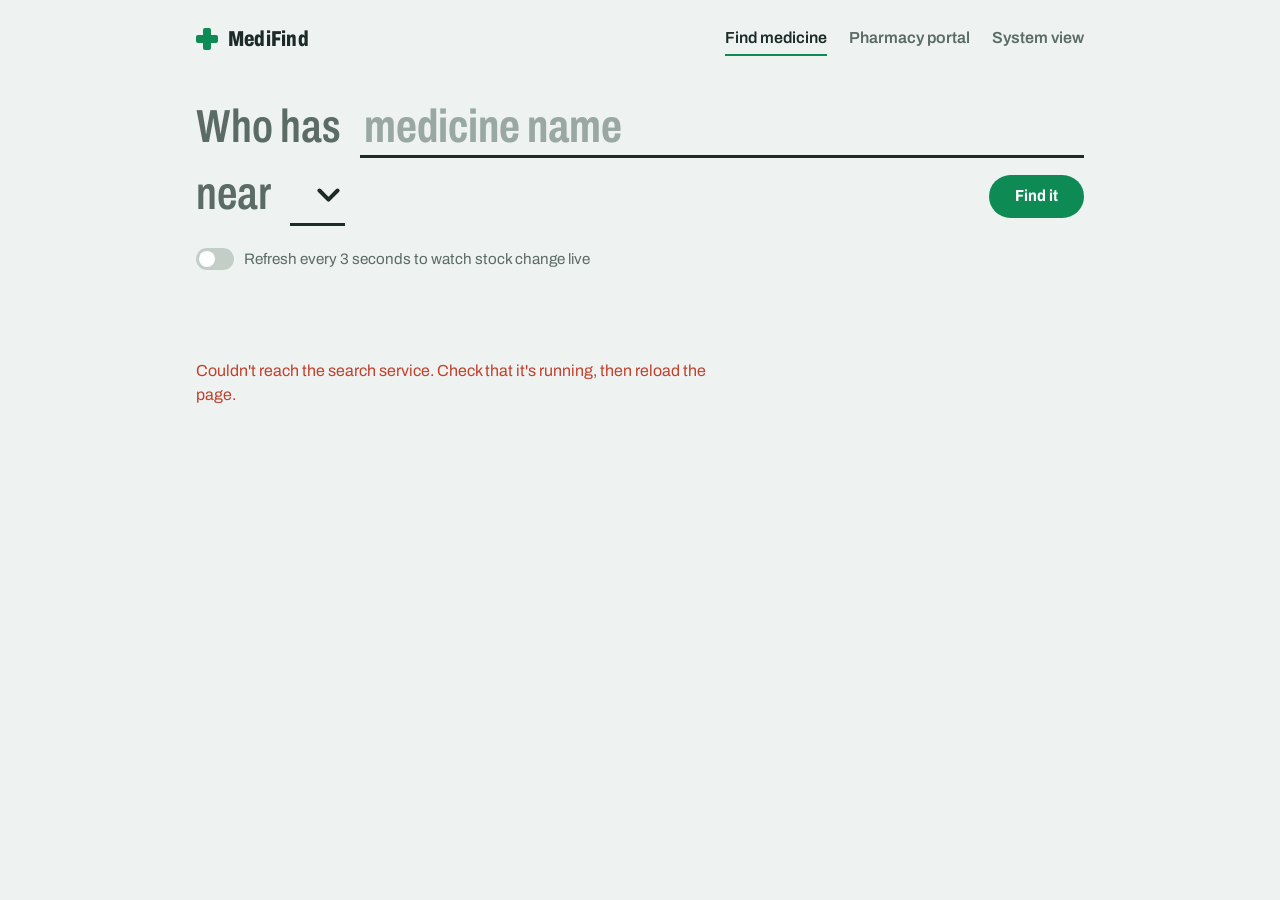
==== frontend/site/index.html @ 5e0a7fa0 "add pharmacy portal and system view" ====
<!doctype html>
<html lang="en">
<head>
<meta charset="utf-8">
<meta name="viewport" content="width=device-width, initial-scale=1">
<title>MediFind</title>
<link rel="stylesheet" href="assets/style.css">
</head>
<body>
<div class="wrap">
  <header class="top">
    <a class="brand" href="/"><span class="cross" aria-hidden="true"></span>MediFind</a>
    <nav aria-label="Pages">
      <a href="/" aria-current="page">Find medicine</a>
      <a href="pharmacy.html">Pharmacy portal</a>
      <a href="system.html">System view</a>
    </nav>
  </header>

  <main>
    <form class="ask" id="form" autocomplete="off">
      <div class="line">
        <label for="medicine">Who has</label>
        <input id="medicine" list="medicine-list" placeholder="medicine name" required minlength="2">
        <datalist id="medicine-list"></datalist>
      </div>
      <div class="line">
        <label for="area">near</label>
        <select id="area"></select>
        <button class="find" type="submit">Find it</button>
      </div>
    </form>

    <label class="live">
      <input type="checkbox" id="auto">
      <span class="switch" aria-hidden="true"></span>
      Refresh every 3 seconds to watch stock change live
    </label>

    <p class="status" id="status" aria-live="polite"></p>
    <div class="receipt" id="receipt" role="status"></div>
    <ol class="results" id="results"></ol>
    <p class="hint" id="hint">Type a medicine and pick where you are. You'll see every pharmacy that has it right now, nearest first, and you can reserve a strip before you leave home.</p>

  </main>
</div>

<script>
  // All requests go through Nginx: /api -> Search Service, /inventory -> Inventory Service.
  const API = "/api";
  const $ = (id) => document.getElementById(id);
  const esc = (s) => String(s).replace(/[&<>"']/g, c => ({"&":"&amp;","<":"&lt;",">":"&gt;",'"':"&quot;","'":"&#39;"}[c]));
  const POCKETS = 10;                 // one strip shows up to 10 tablets
  let timer = null;

  async function loadOptions() {
    try {
      const [meds, areas] = await Promise.all([
        fetch(`${API}/medicines`).then(r => r.json()),
        fetch(`${API}/areas`).then(r => r.json()),
      ]);
      $("medicine-list").innerHTML = meds.map(m => `<option value="${esc(m)}">`).join("");
      $("area").innerHTML = areas.map(a => `<option value="${a.lat},${a.lng}">${esc(a.area)}</option>`).join("");
    } catch (e) {
      showHint("Couldn't reach the search service. Check that it's running, then reload the page.", true);
    }
  }

  function showHint(text, isError) {
    $("hint").textContent = text;
    $("hint").className = "hint" + (isError ? " error" : "");
    $("hint").hidden = !text;
  }

  function timeAgo(iso) {
    const secs = Math.max(0, Math.round((Date.now() - new Date(iso + "Z").getTime()) / 1000));
    if (secs < 5) return "just now";
    if (secs < 60) return `${secs} s ago`;
    if (secs < 3600) return `${Math.floor(secs / 60)} min ${secs % 60} s ago`;
    return `${Math.floor(secs / 3600)} h ago`;
  }

  // Remember each pharmacy's last stock update, so rows that changed since the
  // previous refresh can be highlighted.
  let lastSeen = {};
  let lastMedicine = "";

  function blister(qty) {
    const full = Math.min(qty, POCKETS);
    let html = "";
    for (let i = 0; i < POCKETS; i++) html += `<span class="pocket${i < full ? " full" : ""}"></span>`;
    return `<span class="blister" aria-hidden="true">${html}</span>`;
  }

  function countText(qty) {
    return qty < 5 ? `<span class="count low">Only ${qty} left</span>` : `<span class="count">${qty} in stock</span>`;
  }

  async function search() {
    const medicine = $("medicine").value.trim();
    if (medicine.length < 2) return;
    const [lat, lng] = $("area").value.split(",");
    const areaName = $("area").selectedOptions[0]?.textContent || "you";
    const started = performance.now();
    try {
      const res = await fetch(`${API}/search?` + new URLSearchParams({ medicine, lat, lng, limit: 10 }));
      const data = await res.json();
      if (!res.ok) throw new Error(data.detail || res.statusText);
      const ms = Math.round(performance.now() - started);
      const how = data.source === "cache" ? "Answered from the cache"
                : data.source === "db" ? "Looked up in the database"
                : "Looked up in the database (cache unavailable)";
      $("status").innerHTML = data.count
        ? `<b>${data.count} ${data.count === 1 ? "pharmacy has" : "pharmacies have"} ${esc(medicine)}</b> near ${esc(areaName)}.
           <span class="how">${how} by ${esc(data.served_by)} in ${ms} ms.</span>`
        : `<span class="how">${how} by ${esc(data.served_by)} in ${ms} ms.</span>`;

      if (!data.results.length) {
        $("results").innerHTML = "";
        showHint(`No pharmacy near ${areaName} has ${medicine} right now. Turn on live refresh to see the moment someone restocks it.`);
        return;
      }
      showHint("");
      const sameSearch = lastMedicine === medicine.toLowerCase();
      const changed = (r) => sameSearch && lastSeen[r.pharmacy_id] !== undefined
                             && lastSeen[r.pharmacy_id] !== `${r.quantity}|${r.updated_at}`;
      const isNew = (r) => sameSearch && lastSeen[r.pharmacy_id] === undefined && Object.keys(lastSeen).length;
      $("results").innerHTML = data.results.map(r => `
        <li class="row${changed(r) || isNew(r) ? " changed" : ""}">
          <div class="who">
            <h3>${esc(r.pharmacy)}</h3>
            <p>${esc(r.area)}, ${r.distance_km < 0.1 ? "in your area" : `${r.distance_km} km away`}.
               Updated ${timeAgo(r.updated_at)}.</p>
          </div>
          <div class="stock">${blister(r.quantity)}${countText(r.quantity)}</div>
          <button class="reserve" data-id="${r.pharmacy_id}" data-med="${esc(r.medicine)}"
                  data-name="${esc(r.pharmacy)}">Reserve 1</button>
        </li>`).join("");
      lastMedicine = medicine.toLowerCase();
      lastSeen = Object.fromEntries(data.results.map(r => [r.pharmacy_id, `${r.quantity}|${r.updated_at}`]));
    } catch (e) {
      $("status").innerHTML = "";
      $("results").innerHTML = "";
      showHint(`Search didn't work: ${e.message}. Try again in a few seconds.`, true);
    }
  }

  function receipt(html, ok) {
    $("receipt").className = "receipt show" + (ok ? "" : " bad");
    $("receipt").innerHTML = html;
  }

  // Reserve 1 strip. The Inventory Service takes a distributed lock from the
  // coordinator leader before it changes the stock (mutual exclusion).
  $("results").addEventListener("click", async (e) => {
    const btn = e.target.closest("button.reserve");
    if (!btn) return;
    btn.disabled = true;
    btn.textContent = "Reserving";
    try {
      const res = await fetch("/inventory/reserve", {
        method: "POST", headers: { "Content-Type": "application/json" },
        body: JSON.stringify({ pharmacy_id: +btn.dataset.id, medicine: btn.dataset.med, quantity: 1 }),
      });
      const data = await res.json();
      if (!res.ok) throw new Error(data.detail || res.statusText);
      const pockets = btn.closest(".row").querySelectorAll(".pocket.full");
      if (pockets.length) pockets[pockets.length - 1].classList.add("pop");
      btn.textContent = "Reserved";
      receipt(`<strong>Reserved 1 strip of ${esc(data.medicine)} at ${esc(btn.dataset.name)}</strong>
               <span>Show reservation R-${data.reservation_id} at the counter. ${data.remaining} left.
               Lock granted by coordinator node ${data.lock.granted_by_node}
               (see <a href="system.html">System view</a>).</span>`, true);
      setTimeout(search, 650);
    } catch (err) {
      receipt(`<strong>Couldn't reserve ${esc(btn.dataset.med)}</strong><span>${esc(err.message)}</span>`, false);
      btn.disabled = false;
      btn.textContent = "Reserve 1";
    }
  });

  $("form").addEventListener("submit", (e) => { e.preventDefault(); search(); });
  $("auto").addEventListener("change", (e) => {
    clearInterval(timer);
    if (e.target.checked) timer = setInterval(search, 3000);
  });
  loadOptions();
</script>
</body>
</html>
---- frontend/site/assets/style.css ----
/* MediFind shared stylesheet, used by all three pages. */

/* Archivo (SIL Open Font License, see fonts/OFL-LICENSE.txt), bundled so the
   app looks the same without internet access. One variable file covers all
   widths (condensed headings) and weights. */
@font-face {
  font-family: "Archivo";
  src: url("../fonts/archivo.woff2") format("woff2");
  font-weight: 100 900;
  font-stretch: 62% 125%;
  font-display: swap;
}
:root {
  --paper: #eef2f0;       /* cool clinical paper */
  --sheet: #ffffff;
  --ink: #1c2b27;         /* deep green ink */
  --muted: #5b6b66;
  --rule: #c3cec9;
  --cross: #0e8a55;       /* pharmacy-sign green */
  --cross-dark: #0a6b42;
  --cross-soft: #dcefe5;
  --foil: #dde3e5;        /* blister foil */
  --foil-edge: #b6c0c3;
  --pocket-empty: #c9d1d4;
  --low: #c2412d;
  --low-soft: #fbe7e3;
  --font: "Archivo", "Arial Narrow", Arial, sans-serif;
}
* { box-sizing: border-box; }
html { -webkit-text-size-adjust: 100%; }
body { margin: 0; background: var(--paper); color: var(--ink); font-family: var(--font);
       font-size: 16px; line-height: 1.5; font-variation-settings: "wdth" 100; }
.wrap { max-width: 920px; margin: 0 auto; padding: 0 16px; }
:focus-visible { outline: 3px solid var(--cross); outline-offset: 2px; border-radius: 4px; }

/* ---------- header ---------- */
.top { display: flex; align-items: center; justify-content: space-between; gap: 16px;
       padding: 22px 0 0; flex-wrap: wrap; }
.brand { display: flex; align-items: center; gap: 10px; font-size: 1.35rem; font-weight: 800;
         font-variation-settings: "wdth" 75; letter-spacing: .01em; color: var(--ink); text-decoration: none; }
.cross { position: relative; width: 22px; height: 22px; flex: none; }
.cross::before, .cross::after { content: ""; position: absolute; background: var(--cross); border-radius: 2px; }
.cross::before { left: 7px; top: 0; width: 8px; height: 22px; }
.cross::after { top: 7px; left: 0; width: 22px; height: 8px; }
.top p { margin: 0; color: var(--muted); font-size: .95rem; }

/* ---------- the question ---------- */
.ask { margin: 44px 0 0; font-size: clamp(1.7rem, 4.6vw, 2.9rem); line-height: 1.15;
       font-weight: 700; font-variation-settings: "wdth" 72; }
.ask .line { display: flex; align-items: baseline; flex-wrap: wrap; gap: .25em .4em; }
.ask .line + .line { margin-top: .2em; }
.ask label { color: var(--muted); font-weight: 600; }
.ask input, .ask select {
  font: inherit; font-variation-settings: inherit; color: var(--ink); background: transparent;
  border: 0; border-bottom: 3px solid var(--ink); border-radius: 0; padding: 0 .1em .04em; min-width: 0;
}
.ask input { flex: 1 1 8em; }
.ask input::placeholder { color: #9aa8a3; }
.ask select { appearance: none; -webkit-appearance: none; cursor: pointer; padding-right: 1.1em;
  background: url("data:image/svg+xml,%3Csvg xmlns='http://www.w3.org/2000/svg' viewBox='0 0 14 9'%3E%3Cpath d='M1.5 1.5 7 7l5.5-5.5' fill='none' stroke='%231c2b27' stroke-width='2.4' stroke-linecap='round' stroke-linejoin='round'/%3E%3C/svg%3E")
              right .1em center / .5em auto no-repeat; }
.ask select option { font-size: 1rem; }
.ask input:focus-visible, .ask select:focus-visible { outline: none; border-bottom-color: var(--cross); }
.find { font: inherit; font-size: 1rem; font-weight: 700; font-variation-settings: "wdth" 90;
        background: var(--cross); color: #fff; border: 0; border-radius: 999px; padding: 12px 26px;
        cursor: pointer; margin-left: auto; align-self: center; }
.find:hover { background: var(--cross-dark); }

.live { display: inline-flex; align-items: center; gap: 10px; margin-top: 22px; color: var(--muted);
        font-size: .95rem; cursor: pointer; user-select: none; }
.live input { position: absolute; opacity: 0; width: 1px; height: 1px; }
.switch { width: 38px; height: 22px; border-radius: 999px; background: var(--rule); position: relative; transition: background .2s; flex: none; }
.switch::after { content: ""; position: absolute; top: 3px; left: 3px; width: 16px; height: 16px; border-radius: 50%;
                 background: #fff; transition: transform .2s; }
.live input:checked + .switch { background: var(--cross); }
.live input:checked + .switch::after { transform: translateX(16px); }
.live input:focus-visible + .switch { outline: 3px solid var(--cross); outline-offset: 2px; }

/* ---------- status + receipt ---------- */
.status { margin: 40px 0 0; min-height: 1.5em; }
.status b { font-weight: 700; }
.status .how { display: block; color: var(--muted); font-size: .88rem; margin-top: 2px; }
.receipt { display: none; margin-top: 18px; background: var(--sheet); border-left: 5px solid var(--cross);
           padding: 14px 16px; border-radius: 0 6px 6px 0; }
.receipt.show { display: block; }
.receipt.bad { border-left-color: var(--low); background: var(--low-soft); }
.receipt strong { display: block; font-size: 1.05rem; }
.receipt span { color: var(--muted); font-size: .9rem; }

/* ---------- results: strips separated by perforations ---------- */
.results { list-style: none; margin: 18px 0 0; padding: 4px 20px; background: var(--sheet); border-radius: 10px; }
.results:empty { display: none; }
.row { display: grid; grid-template-columns: minmax(0, 1fr) auto auto; align-items: center; gap: 10px 22px;
       padding: 18px 0; }
.row + .row { border-top: 2px dashed var(--rule); }
/* a pharmacy whose stock changed since the last refresh flashes briefly */
.row.changed { animation: changed 2.4s ease-out; }
@keyframes changed {
  0%, 35% { background: #fff4cf; box-shadow: -20px 0 0 #fff4cf, 20px 0 0 #fff4cf; }
  100% { background: transparent; box-shadow: -20px 0 0 transparent, 20px 0 0 transparent; }
}
.who h3 { margin: 0; font-size: 1.15rem; font-weight: 700; font-variation-settings: "wdth" 80; line-height: 1.25; }
.who p { margin: 2px 0 0; color: var(--muted); font-size: .9rem; }
.stock { display: flex; align-items: center; gap: 12px; }
.count { font-size: .92rem; font-variant-numeric: tabular-nums; white-space: nowrap; min-width: 4.6em; }
.count.low { color: var(--low); font-weight: 700; }

.blister { display: grid; grid-template-columns: repeat(5, 18px); gap: 5px 6px; padding: 7px 8px;
           background: var(--foil); border: 1px solid var(--foil-edge); border-radius: 6px; }
.pocket { width: 18px; height: 18px; border-radius: 50%; background: var(--pocket-empty);
          box-shadow: inset 0 1px 2px rgba(28, 43, 39, .25); position: relative; }
.pocket.full { background: #fff; box-shadow: 0 1px 1.5px rgba(28, 43, 39, .35), inset 0 -2px 0 #e6ebec; }
.pocket.full::after { content: ""; position: absolute; left: 4px; right: 4px; top: 8px; height: 1.5px;
                      background: #d3dadc; border-radius: 1px; }   /* score line on the tablet */
.pocket.pop { animation: pop .45s ease-in forwards; }
@keyframes pop {
  30% { transform: translateY(-4px) scale(1.15); }
  100% { transform: translateY(-22px) scale(.6); opacity: 0; }
}

.reserve { font: inherit; font-size: .92rem; font-weight: 700; color: var(--cross-dark); background: var(--cross-soft);
           border: 0; border-radius: 999px; padding: 9px 16px; cursor: pointer; white-space: nowrap; }
.reserve:hover { background: #c9e7d7; }
.reserve:disabled { opacity: .55; cursor: progress; }

.hint { margin: 18px 0 0; color: var(--muted); max-width: 60ch; }
.hint.error { color: var(--low); }

/* ---------- coordinator nodes ---------- */
.system { margin: 64px 0 48px; padding-top: 22px; border-top: 1px solid var(--rule); }
.system h2 { margin: 0; font-size: 1.15rem; font-weight: 700; font-variation-settings: "wdth" 80; }
.system > p { margin: 4px 0 0; color: var(--muted); font-size: .92rem; max-width: 64ch; }
.nodes { display: grid; grid-template-columns: repeat(3, 1fr); margin-top: 18px; }
.node { padding: 4px 18px; }
.node + .node { border-left: 1px solid var(--rule); }
.node:first-child { padding-left: 0; }
.node .num { font-size: 2.6rem; line-height: 1; font-weight: 800; font-variation-settings: "wdth" 62;
             font-variant-numeric: tabular-nums; }
.node .role { display: flex; align-items: center; gap: 8px; margin-top: 6px; font-weight: 700; }
.node .detail { color: var(--muted); font-size: .88rem; margin-top: 2px; }
.dot { width: 9px; height: 9px; border-radius: 50%; background: var(--rule); flex: none; }
.node.leader .num, .node.leader .role { color: var(--cross-dark); }
.node.leader .dot { background: var(--cross); animation: beacon 2s ease-out infinite; }
.node.follower .dot { background: var(--ink); }
.node.down { color: #97a5a0; }
.node.down .num { text-decoration: line-through; text-decoration-thickness: 3px; }
@keyframes beacon {
  0% { box-shadow: 0 0 0 0 rgba(14, 138, 85, .55); }
  70%, 100% { box-shadow: 0 0 0 10px rgba(14, 138, 85, 0); }
}

@media (max-width: 640px) {
  .ask { margin-top: 32px; }
  .ask .line { display: grid; grid-template-columns: 1fr; gap: .1em; }
  .find { margin: 18px 0 0; width: 100%; padding: 14px; }
  .results { padding: 2px 16px; }
  .row { grid-template-columns: 1fr auto; }
  .who { grid-column: 1 / -1; }
  .nodes { grid-template-columns: 1fr; }
  .node, .node:first-child { padding: 12px 0; display: grid; grid-template-columns: 3.2rem 1fr; column-gap: 12px; }
  .node .num { grid-row: span 3; }
  .node .role { margin-top: 0; }
  .node + .node { border-left: 0; border-top: 1px solid var(--rule); }
}
@media (prefers-reduced-motion: reduce) {
  .node.leader .dot, .pocket.pop { animation: none; }
  .row.changed { animation: none; background: #fff4cf; }
  .switch, .switch::after { transition: none; }
}

/* ======================================================================
   Navigation between the three pages
   ====================================================================== */
.top nav { display: flex; flex-wrap: wrap; gap: 4px 22px; }
.top nav a { color: var(--muted); text-decoration: none; font-weight: 600; padding: 4px 0;
             border-bottom: 2px solid transparent; }
.top nav a:hover { color: var(--ink); }
.top nav a[aria-current="page"] { color: var(--ink); border-bottom-color: var(--cross); }

/* Page heading for the pharmacy portal and system view */
.page-head { margin: 40px 0 0; max-width: 66ch; }
.page-head h1 { margin: 0; font-size: clamp(1.9rem, 4.4vw, 2.7rem); line-height: 1.1; font-weight: 750;
                font-variation-settings: "wdth" 72; }
.page-head p { margin: 10px 0 0; color: var(--muted); }

/* Shared section style: a rule above, short heading, one-line explanation */
.panel { margin-top: 36px; padding-top: 20px; border-top: 1px solid var(--rule); }
.panel h2 { margin: 0; font-size: 1.15rem; font-weight: 700; font-variation-settings: "wdth" 80; }
.panel > p { margin: 4px 0 0; color: var(--muted); font-size: .92rem; max-width: 64ch; }
.panel .error { color: var(--low); font-size: .92rem; }
.btn { font: inherit; font-size: .95rem; font-weight: 700; background: var(--cross); color: #fff; border: 0;
       border-radius: 999px; padding: 10px 20px; cursor: pointer; }
.btn:hover { background: var(--cross-dark); }
.btn:disabled { opacity: .55; cursor: progress; }

/* ======================================================================
   System view
   ====================================================================== */
.columns { display: grid; grid-template-columns: minmax(0, 1fr) minmax(0, 1fr); gap: 0 48px; }

/* Queue meter */
.queue { display: flex; align-items: flex-end; gap: 28px; flex-wrap: wrap; margin-top: 16px; }
.figure .big { font-size: 3.4rem; line-height: 1; font-weight: 800; font-variation-settings: "wdth" 62;
               font-variant-numeric: tabular-nums; }
.figure .label { color: var(--muted); font-size: .88rem; }
.figure.warn .big { color: var(--low); }
.meter { margin-top: 14px; height: 10px; background: var(--foil); border-radius: 999px; overflow: hidden; }
.meter span { display: block; height: 100%; width: 0; background: var(--cross); border-radius: 999px;
              transition: width .6s ease; }
.meter.warn span { background: var(--low); }

/* Search pods: one bar per pod */
.pods { list-style: none; margin: 16px 0 0; padding: 0; }
.pods li { display: grid; grid-template-columns: minmax(0, 11rem) minmax(0, 1fr) 3.5rem; gap: 12px;
           align-items: center; padding: 7px 0; }
.pods .name { font-size: .9rem; overflow: hidden; text-overflow: ellipsis; white-space: nowrap; }
.pods .bar { height: 14px; background: var(--foil); border-radius: 3px; overflow: hidden; }
.pods .bar span { display: block; height: 100%; background: var(--cross); transition: width .6s ease; }
.pods .n { text-align: right; font-variant-numeric: tabular-nums; font-size: .9rem; }
.pods li.new .name { color: var(--cross-dark); font-weight: 700; }

/* Activity feed */
.feed { list-style: none; margin: 14px 0 0; padding: 0; max-height: 560px; overflow-y: auto; }
.feed li { display: grid; grid-template-columns: 4.6rem minmax(0, 1fr); gap: 2px 12px; padding: 9px 0 9px 12px;
           border-left: 3px solid var(--rule); }
.feed li + li { margin-top: 2px; }
.feed time { color: var(--muted); font-size: .82rem; font-variant-numeric: tabular-nums; padding-top: 1px; }
.feed .what { font-size: .92rem; }
.feed .detail { grid-column: 2; color: var(--muted); font-size: .82rem; }
.feed li.update { border-left-color: var(--cross); }
.feed li.reserved { border-left-color: #2f5d8c; }
.feed li.reserved-unsafe, .feed li.rejected { border-left-color: var(--low); }
.feed li.skipped { border-left-color: var(--rule); }
.feed li.fresh { animation: changed 2.4s ease-out; }

/* Rush-hour test */
.rush-controls { display: flex; flex-wrap: wrap; gap: 12px 20px; align-items: center; margin-top: 16px; }
.rush-controls .setup { color: var(--muted); font-size: .92rem; }
.rush-round { margin-top: 22px; }
.rush-round h3 { margin: 0; font-size: 1rem; font-weight: 700; }
.rush-round .verdict { margin: 2px 0 0; font-size: .92rem; }
.rush-round .verdict.bad { color: var(--low); font-weight: 700; }
.rush-round .verdict.good { color: var(--cross-dark); font-weight: 700; }
.people { display: flex; flex-wrap: wrap; gap: 6px; margin-top: 10px; }
.person { width: 26px; height: 26px; border-radius: 6px; border: 2px solid var(--rule); background: transparent; }
.person.got { background: var(--cross); border-color: var(--cross); }
.person.over { background: var(--low); border-color: var(--low); }
.person.out { background: var(--sheet); }
.legend { display: flex; flex-wrap: wrap; gap: 6px 18px; margin-top: 16px; color: var(--muted); font-size: .85rem; }
.legend span { display: inline-flex; align-items: center; gap: 6px; }
.legend .person { width: 14px; height: 14px; border-radius: 3px; }

/* ======================================================================
   Pharmacy portal
   ====================================================================== */
.picker { margin-top: 28px; display: flex; flex-wrap: wrap; gap: 10px 14px; align-items: baseline;
          font-size: clamp(1.4rem, 3.4vw, 2rem); font-weight: 700; font-variation-settings: "wdth" 72; }
.picker label { color: var(--muted); font-weight: 600; }
.picker select { font: inherit; font-variation-settings: inherit; color: var(--ink); background: transparent;
  border: 0; border-bottom: 3px solid var(--ink); border-radius: 0; padding: 0 1.1em .04em .1em;
  appearance: none; -webkit-appearance: none; cursor: pointer; max-width: 100%;
  background: url("data:image/svg+xml,%3Csvg xmlns='http://www.w3.org/2000/svg' viewBox='0 0 14 9'%3E%3Cpath d='M1.5 1.5 7 7l5.5-5.5' fill='none' stroke='%231c2b27' stroke-width='2.4' stroke-linecap='round' stroke-linejoin='round'/%3E%3C/svg%3E")
              right .1em center / .5em auto no-repeat; }
.picker select:focus-visible { outline: none; border-bottom-color: var(--cross); }
.picker select option { font-size: 1rem; }

.shelf { list-style: none; margin: 16px 0 0; padding: 4px 20px; background: var(--sheet); border-radius: 10px; }
.shelf li { display: grid; grid-template-columns: minmax(0, 1fr) auto auto; gap: 6px 16px; align-items: center;
            padding: 12px 0; }
.shelf li + li { border-top: 2px dashed var(--rule); }
.shelf .med { font-weight: 700; font-variation-settings: "wdth" 85; }
.shelf .med small { display: block; font-weight: 400; color: var(--muted); font-size: .82rem;
                    font-variation-settings: "wdth" 100; }
.shelf .med small.saved { color: var(--cross-dark); font-weight: 600; }
.shelf .med small.waiting { color: #8a5a00; font-weight: 600; }
.qty { display: flex; align-items: center; gap: 8px; }
.qty input { font: inherit; width: 5.2rem; padding: 7px 10px; border: 1px solid var(--rule); border-radius: 6px;
             background: #fff; color: var(--ink); font-variant-numeric: tabular-nums; }
.qty input:focus-visible { outline: 3px solid var(--cross); outline-offset: 1px; }
.shelf li.changed { animation: changed 2.4s ease-out; }
.add-row { display: flex; flex-wrap: wrap; gap: 10px; margin-top: 14px; align-items: center; }
.add-row input { font: inherit; padding: 9px 12px; border: 1px solid var(--rule); border-radius: 6px; background: #fff;
                 color: var(--ink); }
.add-row input[type=text] { flex: 1 1 14rem; }
.add-row input[type=number] { width: 6rem; }
.bookings { list-style: none; margin: 12px 0 0; padding: 0; }
.bookings li { padding: 8px 0; font-size: .92rem; }
.bookings li + li { border-top: 1px solid var(--rule); }
.bookings span { color: var(--muted); }

@media (max-width: 760px) {
  .columns { grid-template-columns: 1fr; }
  .pods li { grid-template-columns: minmax(0, 1fr) 3rem; }
  .pods .bar { grid-column: 1 / -1; grid-row: 2; }
  .shelf { padding: 2px 16px; }
  .shelf li { grid-template-columns: 1fr auto; }
  .shelf .med { grid-column: 1 / -1; }
}
@media (prefers-reduced-motion: reduce) {
  .feed li.fresh, .shelf li.changed { animation: none; }
  .meter span, .pods .bar span { transition: none; }
}

/* Coordinator nodes inside a narrow column: one row per node */
.columns .nodes { grid-template-columns: 1fr; }
.columns .node, .columns .node:first-child { padding: 12px 0; display: grid; grid-template-columns: 3.2rem 1fr;
                                             column-gap: 14px; }
.columns .node .num { grid-row: span 3; }
.columns .node .role { margin-top: 0; }
.columns .node + .node { border-left: 0; border-top: 1px solid var(--rule); }
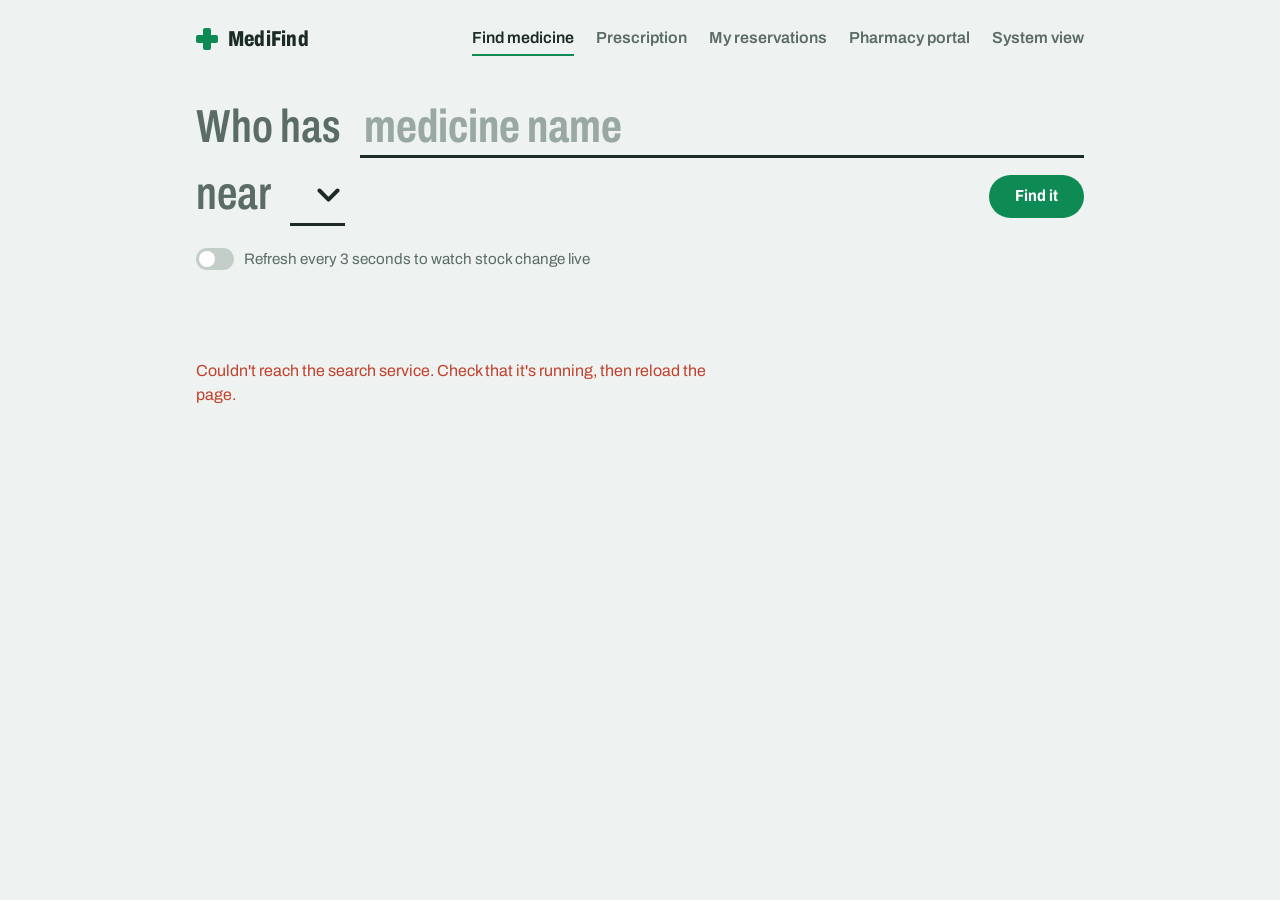
==== commit 4a5e6522: "feat: add prescription, notfication features" ====
--- a/frontend/site/index.html
+++ b/frontend/site/index.html
@@ -12,6 +12,8 @@
     <a class="brand" href="/"><span class="cross" aria-hidden="true"></span>MediFind</a>
     <nav aria-label="Pages">
       <a href="/" aria-current="page">Find medicine</a>
+      <a href="prescription.html">Prescription</a>
+      <a href="mine.html">My reservations</a>
       <a href="pharmacy.html">Pharmacy portal</a>
       <a href="system.html">System view</a>
     </nav>
@@ -41,10 +43,12 @@
     <div class="receipt" id="receipt" role="status"></div>
     <ol class="results" id="results"></ol>
     <p class="hint" id="hint">Type a medicine and pick where you are. You'll see every pharmacy that has it right now, nearest first, and you can reserve a strip before you leave home.</p>
+    <div class="notify" id="notify" hidden></div>
 
   </main>
 </div>
 
+<script src="assets/common.js"></script>
 <script>
   // All requests go through Nginx: /api -> Search Service, /inventory -> Inventory Service.
   const API = "/api";
@@ -61,6 +65,9 @@
       ]);
       $("medicine-list").innerHTML = meds.map(m => `<option value="${esc(m)}">`).join("");
       $("area").innerHTML = areas.map(a => `<option value="${a.lat},${a.lng}">${esc(a.area)}</option>`).join("");
+      // Arriving from an alert or the prescription page: /?medicine=Dolo%20650
+      const wanted = new URLSearchParams(location.search).get("medicine");
+      if (wanted) { $("medicine").value = wanted; search(); }
     } catch (e) {
       showHint("Couldn't reach the search service. Check that it's running, then reload the page.", true);
     }
@@ -117,10 +124,14 @@
 
       if (!data.results.length) {
         $("results").innerHTML = "";
-        showHint(`No pharmacy near ${areaName} has ${medicine} right now. Turn on live refresh to see the moment someone restocks it.`);
+        showHint(`No pharmacy near ${areaName} has ${medicine} right now.`);
+        $("notify").hidden = false;
+        $("notify").innerHTML = `<button class="btn" type="button" id="notify-btn">Notify me when it's back</button>
+          <p class="hint">We'll show an alert on this page as soon as any pharmacy restocks it.</p>`;
         return;
       }
       showHint("");
+      $("notify").hidden = true;
       const sameSearch = lastMedicine === medicine.toLowerCase();
       const changed = (r) => sameSearch && lastSeen[r.pharmacy_id] !== undefined
                              && lastSeen[r.pharmacy_id] !== `${r.quantity}|${r.updated_at}`;
@@ -160,22 +171,39 @@
     try {
       const res = await fetch("/inventory/reserve", {
         method: "POST", headers: { "Content-Type": "application/json" },
-        body: JSON.stringify({ pharmacy_id: +btn.dataset.id, medicine: btn.dataset.med, quantity: 1 }),
+        body: JSON.stringify({ pharmacy_id: +btn.dataset.id, medicine: btn.dataset.med, quantity: 1,
+                               user_id: MF.userId(), customer: MF.customerName() }),
       });
       const data = await res.json();
       if (!res.ok) throw new Error(data.detail || res.statusText);
       const pockets = btn.closest(".row").querySelectorAll(".pocket.full");
       if (pockets.length) pockets[pockets.length - 1].classList.add("pop");
       btn.textContent = "Reserved";
+      const until = MF.utc(data.expires_at).toLocaleTimeString([], { hour: "2-digit", minute: "2-digit" });
       receipt(`<strong>Reserved 1 strip of ${esc(data.medicine)} at ${esc(btn.dataset.name)}</strong>
-               <span>Show reservation R-${data.reservation_id} at the counter. ${data.remaining} left.
-               Lock granted by coordinator node ${data.lock.granted_by_node}
-               (see <a href="system.html">System view</a>).</span>`, true);
+               <span>Show reservation R-${data.reservation_id} at the counter before ${until}
+               (held for ${data.hold_minutes} minutes). ${data.remaining} left.
+               Lock granted by coordinator node ${data.lock.granted_by_node}.
+               <a href="mine.html">See my reservations</a></span>`, true);
       setTimeout(search, 650);
     } catch (err) {
       receipt(`<strong>Couldn't reserve ${esc(btn.dataset.med)}</strong><span>${esc(err.message)}</span>`, false);
       btn.disabled = false;
       btn.textContent = "Reserve 1";
+    }
+  });
+
+  // "Notify me when it's back": a subscription in the Notification Service
+  $("notify").addEventListener("click", async (e) => {
+    if (!e.target.closest("#notify-btn")) return;
+    const medicine = $("medicine").value.trim();
+    const [lat, lng] = $("area").value.split(",").map(Number);
+    try {
+      await MF.subscribe(medicine, { name: $("area").selectedOptions[0]?.textContent, lat, lng });
+      $("notify").innerHTML = `<p class="hint">Done. We'll tell you here when ${esc(medicine)} is back.
+        You can see or stop this alert on <a href="mine.html">My reservations</a>.</p>`;
+    } catch (err) {
+      $("notify").innerHTML = `<p class="hint error">Couldn't set the alert: ${esc(err.message)}</p>`;
     }
   });
 
@@ -185,6 +213,7 @@
     if (e.target.checked) timer = setInterval(search, 3000);
   });
   loadOptions();
+  MF.startAlerts();
 </script>
 </body>
 </html>
--- a/frontend/site/assets/style.css
+++ b/frontend/site/assets/style.css
@@ -31,6 +31,7 @@
 body { margin: 0; background: var(--paper); color: var(--ink); font-family: var(--font);
        font-size: 16px; line-height: 1.5; font-variation-settings: "wdth" 100; }
 .wrap { max-width: 920px; margin: 0 auto; padding: 0 16px; }
+a { color: var(--cross-dark); text-underline-offset: 2px; }
 :focus-visible { outline: 3px solid var(--cross); outline-offset: 2px; border-radius: 4px; }
 
 /* ---------- header ---------- */
@@ -308,3 +309,95 @@
 .columns .node .num { grid-row: span 3; }
 .columns .node .role { margin-top: 0; }
 .columns .node + .node { border-left: 0; border-top: 1px solid var(--rule); }
+
+/* ======================================================================
+   Restock alerts (shown under the header on patient pages)
+   ====================================================================== */
+.alerts:empty { display: none; }
+.alerts { margin-top: 18px; display: grid; gap: 10px; }
+.alert { display: flex; flex-wrap: wrap; align-items: center; justify-content: space-between; gap: 10px 18px;
+         background: var(--cross-soft); border: 1px solid #b9dfcb; border-radius: 10px; padding: 12px 16px; }
+.alert p { margin: 0; max-width: 62ch; }
+.alert-actions { display: flex; align-items: center; gap: 14px; }
+.alert .btn { text-decoration: none; padding: 8px 16px; font-size: .9rem; }
+.link { font: inherit; font-size: .92rem; background: none; border: 0; padding: 4px 0; color: var(--muted);
+        text-decoration: underline; cursor: pointer; }
+.link:hover { color: var(--ink); }
+.notify { margin-top: 12px; }
+
+/* Secondary (outline) button */
+.btn.quiet { background: var(--cross-soft); color: var(--cross-dark); }
+.btn.quiet:hover { background: #c9e7d7; }
+
+/* ======================================================================
+   Prescription page
+   ====================================================================== */
+.rx { margin-top: 28px; background: var(--sheet); border-radius: 10px; padding: 18px 20px; }
+.rx-add { display: flex; flex-wrap: wrap; gap: 10px; }
+.rx-add input { flex: 1 1 16rem; font: inherit; padding: 10px 12px; border: 1px solid var(--rule); border-radius: 6px;
+                background: #fff; color: var(--ink); }
+.chips { list-style: none; margin: 14px 0 0; padding: 0; display: flex; flex-wrap: wrap; gap: 8px; }
+.chips:empty::before { content: "No medicines added yet."; color: var(--muted); font-size: .92rem; }
+.chip { display: inline-flex; align-items: center; gap: 6px; background: var(--paper); border: 1px solid var(--rule);
+        border-radius: 999px; padding: 5px 6px 5px 14px; font-weight: 600; font-size: .95rem; }
+.chip button { width: 24px; height: 24px; border-radius: 50%; border: 0; background: transparent; color: var(--muted);
+               cursor: pointer; font-size: 1.1rem; line-height: 1; }
+.chip button:hover { background: var(--rule); color: var(--ink); }
+.rx-go { display: flex; flex-wrap: wrap; align-items: baseline; gap: 10px 16px; margin-top: 18px; }
+.rx-go .picker { margin-top: 0; font-size: clamp(1.2rem, 2.6vw, 1.5rem); }
+
+.found { list-style: none; margin: 14px 0 0; padding: 4px 20px; background: var(--sheet); border-radius: 10px; }
+.found > li { display: grid; grid-template-columns: minmax(0, 1fr) auto; gap: 8px 20px; align-items: center; padding: 16px 0; }
+.found > li + li { border-top: 2px dashed var(--rule); }
+.found h3 { margin: 0; font-size: 1.1rem; font-weight: 700; font-variation-settings: "wdth" 80; }
+.found .where { color: var(--muted); font-size: .9rem; }
+.found .items { margin: 6px 0 0; font-size: .92rem; }
+.found .done { grid-column: 1 / -1; font-size: .9rem; color: var(--cross-dark); }
+.found .done.bad { color: var(--low); }
+.stop-num { display: inline-flex; align-items: center; justify-content: center; width: 1.7em; height: 1.7em;
+            margin-right: 8px; border-radius: 50%; background: var(--ink); color: #fff; font-size: .85rem;
+            font-variation-settings: "wdth" 100; vertical-align: 2px; }
+.missing { margin-top: 18px; padding: 14px 16px; border-left: 5px solid var(--low); background: var(--low-soft);
+           border-radius: 0 6px 6px 0; }
+.missing p { margin: 0; }
+.missing ul { list-style: none; margin: 8px 0 0; padding: 0; display: grid; gap: 6px; }
+.missing li { display: flex; flex-wrap: wrap; align-items: center; gap: 6px 14px; }
+
+/* ======================================================================
+   My reservations
+   ====================================================================== */
+.name-row { margin-top: 18px; display: flex; flex-wrap: wrap; align-items: center; gap: 10px; color: var(--muted); }
+.name-row input { font: inherit; padding: 8px 12px; border: 1px solid var(--rule); border-radius: 6px; background: #fff;
+                  color: var(--ink); width: 14rem; }
+.holds { list-style: none; margin: 14px 0 0; padding: 4px 20px; background: var(--sheet); border-radius: 10px; }
+.holds:empty { display: none; }
+.holds > li { display: grid; grid-template-columns: 4.6rem minmax(0, 1fr) auto; gap: 6px 18px; align-items: center;
+              padding: 16px 0; }
+.holds > li + li { border-top: 2px dashed var(--rule); }
+.holds .code { font-size: 1.6rem; font-weight: 800; font-variation-settings: "wdth" 62; font-variant-numeric: tabular-nums; }
+.holds .what { font-weight: 700; }
+.holds .where { color: var(--muted); font-size: .9rem; }
+.countdown { font-variant-numeric: tabular-nums; font-size: .92rem; margin-top: 2px; }
+.countdown.soon { color: var(--low); font-weight: 700; }
+.holds.past > li { opacity: .75; }
+.holds.past .code { font-size: 1.25rem; }
+.tag { display: inline-block; font-size: .8rem; font-weight: 700; border-radius: 4px; padding: 2px 8px;
+       background: var(--paper); color: var(--muted); }
+.tag.active { background: var(--cross-soft); color: var(--cross-dark); }
+.tag.expired, .tag.cancelled { background: #f1e9e7; color: #8f3b2c; }
+.tag.collected { background: #e6eefb; color: #2f5d8c; }
+.tag.waiting { background: #fff4cf; color: #7a5600; }
+.tag.notified { background: var(--cross-soft); color: var(--cross-dark); }
+.watch { list-style: none; margin: 12px 0 0; padding: 0; }
+.watch li { display: flex; flex-wrap: wrap; align-items: center; gap: 6px 14px; padding: 9px 0; }
+.watch li + li { border-top: 1px solid var(--rule); }
+.watch .when { color: var(--muted); font-size: .88rem; }
+
+@media (max-width: 640px) {
+  .found > li { grid-template-columns: 1fr; }
+  .holds > li { grid-template-columns: 3.6rem minmax(0, 1fr); }
+  .holds > li > :last-child { grid-column: 1 / -1; justify-self: start; }
+}
+.feed li.cancelled, .feed li.expired { border-left-color: #8f3b2c; }
+.feed li.collected { border-left-color: #2f5d8c; }
+.feed li.notified { border-left-color: #b58a00; }
